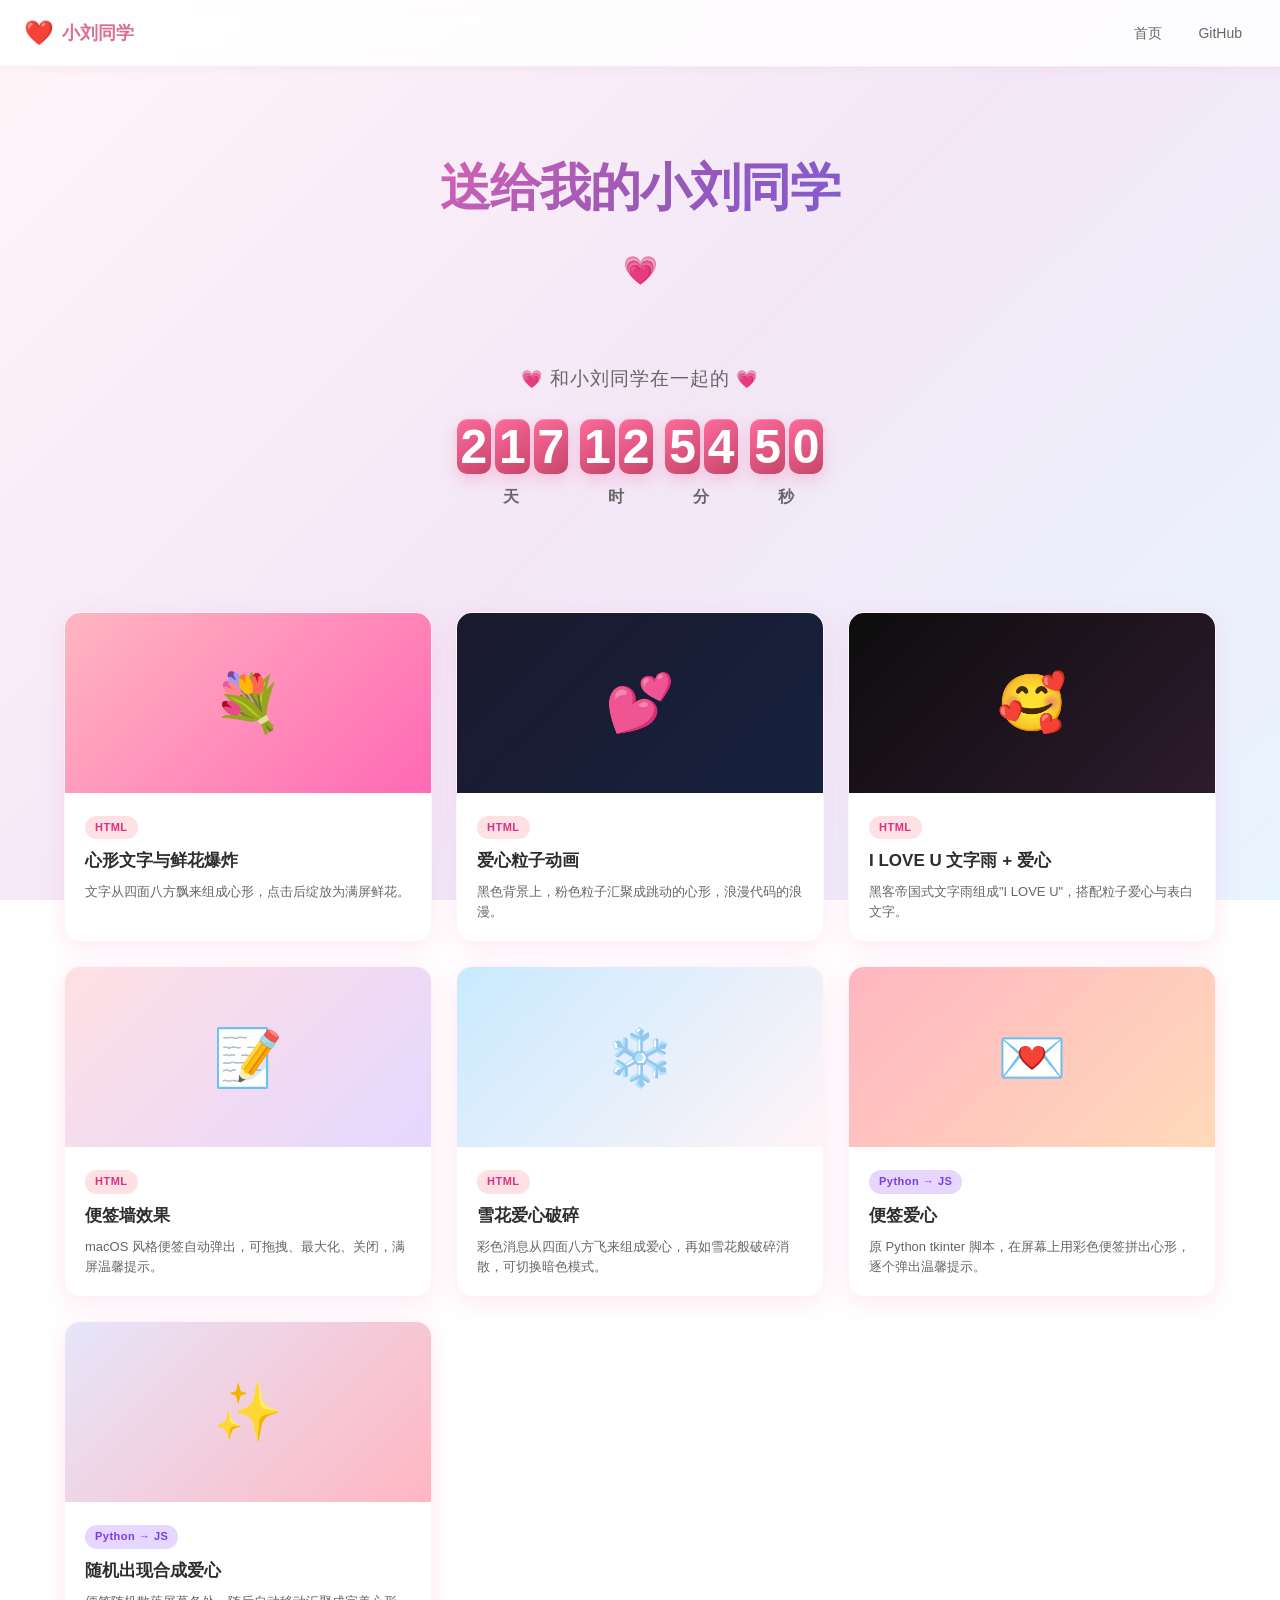
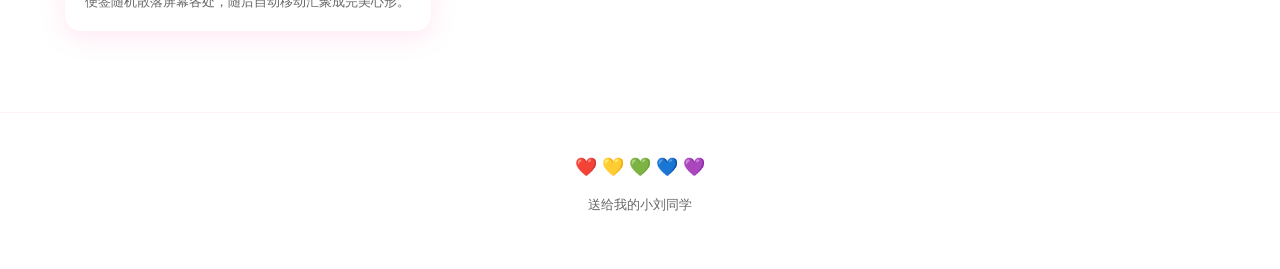
==== index.html @ 48377785 "送给我的小刘同学 - 7个浪漫特效页面（心形粒子、文字雨、便签墙、雪花破碎、便签爱心、随机合成爱心） - 恋爱计时器组件（从2026-05-02 16:02开始实时递增） - 响应式设计，适配GitH" ====
<!DOCTYPE html>
<html lang="zh-CN">
<head>
    <meta charset="UTF-8">
    <meta name="viewport" content="width=device-width, initial-scale=1.0">
    <title>小刘同学 · 爱心合集</title>
    <meta name="description" content="送给我的小刘同学 —— 爱心动画、粒子效果、便签墙等浪漫特效合集">
    <link rel="stylesheet" href="css/style.css">
    <link rel="icon" href="data:image/svg+xml,<svg xmlns='http://www.w3.org/2000/svg' viewBox='0 0 100 100'><text y='.9em' font-size='90'>❤️</text></svg>">
</head>
<body class="site-bg">

    <!-- Navigation -->
    <nav class="site-nav">
        <a href="index.html" class="nav-logo">
            <span class="logo-icon">❤️</span>
            <span>小刘同学</span>
        </a>
        <div class="nav-links">
            <a href="index.html">首页</a>
            <a href="https://github.com" target="_blank" rel="noopener">GitHub</a>
        </div>
    </nav>

    <!-- Hero -->
    <section class="hero">
        <h1>送给我的小刘同学</h1>
        <div class="heart-divider">💗</div>
    </section>

    <!-- Love Timer -->
    <section class="love-timer">
        <div class="timer-label">
            <span class="timer-heart">💗</span>和小刘同学在一起的<span class="timer-heart">💗</span>
        </div>
        <div class="timer-display">
            <div class="timer-unit">
                <div class="timer-digits" data-unit="days"></div>
                <div class="timer-unit-label">天</div>
            </div>
            <div class="timer-unit">
                <div class="timer-digits" data-unit="hours"></div>
                <div class="timer-unit-label">时</div>
            </div>
            <div class="timer-unit">
                <div class="timer-digits" data-unit="minutes"></div>
                <div class="timer-unit-label">分</div>
            </div>
            <div class="timer-unit">
                <div class="timer-digits" data-unit="seconds"></div>
                <div class="timer-unit-label">秒</div>
            </div>
        </div>
    </section>

    <!-- Gallery -->
    <section class="gallery">
        <div class="gallery-grid">

            <!-- Card 1: love1 -->
            <a href="pages/love1.html" class="gallery-card">
                <div class="card-preview" style="background: linear-gradient(135deg, #FFB6C1, #FF69B4);">
                    <span class="preview-emoji">💐</span>
                </div>
                <div class="card-body">
                    <span class="card-tag html">HTML</span>
                    <h3 class="card-title">心形文字与鲜花爆炸</h3>
                    <p class="card-desc">文字从四面八方飘来组成心形，点击后绽放为满屏鲜花。</p>
                    <div class="card-arrow">→</div>
                </div>
            </a>

            <!-- Card 2: love2 -->
            <a href="pages/love2.html" class="gallery-card">
                <div class="card-preview" style="background: linear-gradient(135deg, #1a1a2e, #16213e);">
                    <span class="preview-emoji">💕</span>
                </div>
                <div class="card-body">
                    <span class="card-tag html">HTML</span>
                    <h3 class="card-title">爱心粒子动画</h3>
                    <p class="card-desc">黑色背景上，粉色粒子汇聚成跳动的心形，浪漫代码的浪漫。</p>
                    <div class="card-arrow">→</div>
                </div>
            </a>

            <!-- Card 3: love3 -->
            <a href="pages/love3.html" class="gallery-card">
                <div class="card-preview" style="background: linear-gradient(135deg, #0d0d0d, #2d1b2e);">
                    <span class="preview-emoji">🥰</span>
                </div>
                <div class="card-body">
                    <span class="card-tag html">HTML</span>
                    <h3 class="card-title">I LOVE U 文字雨 + 爱心</h3>
                    <p class="card-desc">黑客帝国式文字雨组成"I LOVE U"，搭配粒子爱心与表白文字。</p>
                    <div class="card-arrow">→</div>
                </div>
            </a>

            <!-- Card 4: love4 -->
            <a href="pages/love4.html" class="gallery-card">
                <div class="card-preview" style="background: linear-gradient(135deg, #ffe0e3, #e5d7ff);">
                    <span class="preview-emoji">📝</span>
                </div>
                <div class="card-body">
                    <span class="card-tag html">HTML</span>
                    <h3 class="card-title">便签墙效果</h3>
                    <p class="card-desc">macOS 风格便签自动弹出，可拖拽、最大化、关闭，满屏温馨提示。</p>
                    <div class="card-arrow">→</div>
                </div>
            </a>

            <!-- Card 5: snow-heart -->
            <a href="pages/snow-heart.html" class="gallery-card">
                <div class="card-preview" style="background: linear-gradient(135deg, #c9eaff, #fff4f7);">
                    <span class="preview-emoji">❄️</span>
                </div>
                <div class="card-body">
                    <span class="card-tag html">HTML</span>
                    <h3 class="card-title">雪花爱心破碎</h3>
                    <p class="card-desc">彩色消息从四面八方飞来组成爱心，再如雪花般破碎消散，可切换暗色模式。</p>
                    <div class="card-arrow">→</div>
                </div>
            </a>

            <!-- Card 6: py-sticky-heart -->
            <a href="pages/py-sticky-heart.html" class="gallery-card">
                <div class="card-preview" style="background: linear-gradient(135deg, #FFB6C1, #FFDAB9);">
                    <span class="preview-emoji">💌</span>
                </div>
                <div class="card-body">
                    <span class="card-tag python">Python → JS</span>
                    <h3 class="card-title">便签爱心</h3>
                    <p class="card-desc">原 Python tkinter 脚本，在屏幕上用彩色便签拼出心形，逐个弹出温馨提示。</p>
                    <div class="card-arrow">→</div>
                </div>
            </a>

            <!-- Card 7: py-random-heart -->
            <a href="pages/py-random-heart.html" class="gallery-card">
                <div class="card-preview" style="background: linear-gradient(135deg, #E6E6FA, #FFB6C1);">
                    <span class="preview-emoji">✨</span>
                </div>
                <div class="card-body">
                    <span class="card-tag python">Python → JS</span>
                    <h3 class="card-title">随机出现合成爱心</h3>
                    <p class="card-desc">便签随机散落屏幕各处，随后自动移动汇聚成完美心形。</p>
                    <div class="card-arrow">→</div>
                </div>
            </a>

        </div>
    </section>

    <!-- Footer -->
    <footer class="site-footer">
        <div class="footer-hearts">❤️ 💛 💚 💙 💜</div>
        <p>送给我的小刘同学</p>
    </footer>

    <script>
    (function() {
        // 起始时间：2026年5月2日 16:02:00（本地时区）
        var startDate = new Date(2026, 4, 2, 16, 2, 0);

        var unitConfigs = [
            { unit: 'days',    digits: 3 },
            { unit: 'hours',   digits: 2 },
            { unit: 'minutes', digits: 2 },
            { unit: 'seconds', digits: 2 }
        ];

        var digitGroups = {};

        function createDigitRoller() {
            var container = document.createElement('span');
            container.className = 'digit-roller';
            var strip = document.createElement('span');
            strip.className = 'digit-strip';
            strip.style.transition = 'none';
            for (var i = 0; i <= 9; i++) {
                var s = document.createElement('span');
                s.textContent = i;
                strip.appendChild(s);
            }
            container.appendChild(strip);
            return { container: container, strip: strip };
        }

        function setDigits(unit, value, numDigits) {
            var str = String(Math.max(0, value)).padStart(numDigits, '0');
            var rollers = digitGroups[unit];
            for (var i = 0; i < rollers.length; i++) {
                var digit = parseInt(str[i] || '0', 10);
                rollers[i].strip.style.transform = 'translateY(-' + (digit * 1.15) + 'em)';
            }
        }

        function updateTimer() {
            var now = new Date();
            var diff = now - startDate;
            if (diff < 0) diff = 0;
            var totalSeconds = Math.floor(diff / 1000);
            var days = Math.floor(totalSeconds / 86400);
            var hours = Math.floor((totalSeconds % 86400) / 3600);
            var minutes = Math.floor((totalSeconds % 3600) / 60);
            var seconds = totalSeconds % 60;
            setDigits('days', days, 3);
            setDigits('hours', hours, 2);
            setDigits('minutes', minutes, 2);
            setDigits('seconds', seconds, 2);
        }

        // 初始化数字滚轮
        unitConfigs.forEach(function(config) {
            var el = document.querySelector('[data-unit="' + config.unit + '"]');
            var rollers = [];
            for (var i = 0; i < config.digits; i++) {
                var roller = createDigitRoller();
                el.appendChild(roller.container);
                rollers.push(roller);
            }
            digitGroups[config.unit] = rollers;
        });

        // 首次设置（无动画）
        updateTimer();

        // 下一帧启用过渡动画
        requestAnimationFrame(function() {
            requestAnimationFrame(function() {
                Object.keys(digitGroups).forEach(function(unit) {
                    digitGroups[unit].forEach(function(r) {
                        r.strip.style.transition = '';
                    });
                });
            });
        });

        // 对齐到秒边界后开始定时更新
        var delay = 1000 - (Date.now() % 1000);
        setTimeout(function() {
            updateTimer();
            setInterval(updateTimer, 1000);
        }, delay);
    })();
    </script>

</body>
</html>
---- css/style.css ----
/* ===========================
   Romance Site - Shared Styles
   =========================== */

/* ---- Reset & Base ---- */
*,
*::before,
*::after {
    box-sizing: border-box;
}

:root {
    --color-primary: #FF69B4;
    --color-primary-light: #FFB6C1;
    --color-primary-dark: #DB7093;
    --color-accent: #9B59B6;
    --color-bg: #fff5f8;
    --color-bg-alt: #fdeef3;
    --color-text: #2d2d2d;
    --color-text-light: #666;
    --color-white: #fff;
    --color-card-bg: #fff;
    --shadow-sm: 0 2px 8px rgba(255, 105, 180, 0.1);
    --shadow-md: 0 6px 24px rgba(255, 105, 180, 0.15);
    --shadow-lg: 0 12px 40px rgba(255, 105, 180, 0.2);
    --radius-sm: 8px;
    --radius-md: 16px;
    --radius-lg: 24px;
    --transition: 0.3s cubic-bezier(0.25, 0.46, 0.45, 0.94);
}

html {
    scroll-behavior: smooth;
}

body {
    margin: 0;
    padding: 0;
    font-family: "Microsoft YaHei", -apple-system, BlinkMacSystemFont, "Segoe UI", Roboto, sans-serif;
    color: var(--color-text);
    line-height: 1.6;
    min-height: 100vh;
}

body.site-bg {
    background: linear-gradient(135deg, #fff5f8 0%, #f3e7f7 50%, #e8f4ff 100%);
    background-attachment: fixed;
}

/* ---- Navigation Bar ---- */
.site-nav {
    position: sticky;
    top: 0;
    z-index: 1000;
    display: flex;
    align-items: center;
    justify-content: space-between;
    padding: 14px 24px;
    background: rgba(255, 255, 255, 0.85);
    backdrop-filter: blur(12px);
    -webkit-backdrop-filter: blur(12px);
    border-bottom: 1px solid rgba(255, 105, 180, 0.12);
    box-shadow: var(--shadow-sm);
}

.site-nav .nav-logo {
    display: flex;
    align-items: center;
    gap: 8px;
    font-size: 18px;
    font-weight: 700;
    color: var(--color-primary-dark);
    text-decoration: none;
    transition: var(--transition);
}

.site-nav .nav-logo:hover {
    transform: scale(1.03);
}

.site-nav .nav-logo .logo-icon {
    font-size: 24px;
}

.site-nav .nav-links {
    display: flex;
    gap: 8px;
    align-items: center;
}

.site-nav .nav-links a {
    padding: 6px 14px;
    border-radius: 20px;
    font-size: 14px;
    color: var(--color-text-light);
    text-decoration: none;
    transition: var(--transition);
}

.site-nav .nav-links a:hover {
    background: var(--color-primary-light);
    color: var(--color-white);
}

/* ---- Back Button (on effect pages) ---- */
.back-bar {
    position: fixed;
    top: 16px;
    left: 16px;
    z-index: 9999;
    display: flex;
    align-items: center;
    gap: 8px;
    padding: 8px 18px;
    background: rgba(255, 255, 255, 0.9);
    backdrop-filter: blur(8px);
    -webkit-backdrop-filter: blur(8px);
    border-radius: 30px;
    box-shadow: var(--shadow-md);
    text-decoration: none;
    color: var(--color-primary-dark);
    font-size: 14px;
    font-weight: 600;
    transition: var(--transition);
}

.back-bar:hover {
    background: var(--color-white);
    transform: translateX(-3px);
    box-shadow: var(--shadow-lg);
}

.back-bar .arrow {
    font-size: 18px;
    line-height: 1;
}

/* ---- Home: Hero Section ---- */
.hero {
    text-align: center;
    padding: 80px 24px 40px;
    max-width: 800px;
    margin: 0 auto;
}

.hero h1 {
    font-size: clamp(2rem, 5vw, 3.2rem);
    font-weight: 800;
    margin: 0 0 16px;
    background: linear-gradient(135deg, #FF69B4, #9B59B6, #6C5CE7);
    -webkit-background-clip: text;
    -webkit-text-fill-color: transparent;
    background-clip: text;
    letter-spacing: -0.02em;
}

.hero p {
    font-size: clamp(1rem, 2vw, 1.15rem);
    color: var(--color-text-light);
    margin: 0 auto 8px;
    max-width: 560px;
}

.hero .heart-divider {
    font-size: 28px;
    margin: 20px 0;
    animation: heartbeat 1.5s ease-in-out infinite;
}

@keyframes heartbeat {
    0%, 100% { transform: scale(1); }
    25% { transform: scale(0.8); }
    50% { transform: scale(1.15); }
    75% { transform: scale(0.9); }
}

/* ---- Home: Gallery Grid ---- */
.gallery {
    max-width: 1200px;
    margin: 0 auto;
    padding: 20px 24px 80px;
}

.gallery-grid {
    display: grid;
    grid-template-columns: repeat(auto-fill, minmax(280px, 1fr));
    gap: 24px;
    margin-top: 32px;
}

.gallery-card {
    position: relative;
    display: block;
    background: var(--color-card-bg);
    border-radius: var(--radius-md);
    overflow: hidden;
    text-decoration: none;
    color: inherit;
    box-shadow: var(--shadow-md);
    transition: var(--transition);
    border: 1px solid rgba(255, 105, 180, 0.08);
}

.gallery-card:hover {
    transform: translateY(-6px);
    box-shadow: var(--shadow-lg);
}

.gallery-card .card-preview {
    height: 180px;
    display: flex;
    align-items: center;
    justify-content: center;
    font-size: 56px;
    position: relative;
    overflow: hidden;
}

.gallery-card .card-preview::before {
    content: '';
    position: absolute;
    inset: 0;
    opacity: 0.15;
    transition: opacity 0.3s;
}

.gallery-card:hover .card-preview::before {
    opacity: 0.25;
}

.gallery-card .card-preview .preview-emoji {
    position: relative;
    z-index: 1;
    transition: transform 0.4s;
}

.gallery-card:hover .card-preview .preview-emoji {
    transform: scale(1.15);
}

.gallery-card .card-body {
    padding: 20px;
}

.gallery-card .card-tag {
    display: inline-block;
    padding: 3px 10px;
    border-radius: 12px;
    font-size: 11px;
    font-weight: 600;
    margin-bottom: 8px;
    letter-spacing: 0.5px;
}

.gallery-card .card-tag.html {
    background: #ffe0e3;
    color: #d63384;
}

.gallery-card .card-tag.python {
    background: #e5d7ff;
    color: #7c3aed;
}

.gallery-card .card-title {
    font-size: 17px;
    font-weight: 700;
    margin: 0 0 8px;
    color: var(--color-text);
}

.gallery-card .card-desc {
    font-size: 13px;
    color: var(--color-text-light);
    margin: 0;
    line-height: 1.5;
}

.gallery-card .card-arrow {
    position: absolute;
    bottom: 20px;
    right: 20px;
    width: 32px;
    height: 32px;
    border-radius: 50%;
    background: var(--color-primary-light);
    color: var(--color-white);
    display: flex;
    align-items: center;
    justify-content: center;
    font-size: 16px;
    opacity: 0;
    transform: translateX(-8px);
    transition: var(--transition);
}

.gallery-card:hover .card-arrow {
    opacity: 1;
    transform: translateX(0);
    background: var(--color-primary);
}

/* ---- Home: Footer ---- */
.site-footer {
    text-align: center;
    padding: 40px 24px;
    color: var(--color-text-light);
    font-size: 13px;
    border-top: 1px solid rgba(255, 105, 180, 0.08);
    background: rgba(255, 255, 255, 0.5);
}

.site-footer .footer-hearts {
    font-size: 18px;
    margin-bottom: 8px;
}

.site-footer a {
    color: var(--color-primary-dark);
    text-decoration: none;
}

.site-footer a:hover {
    text-decoration: underline;
}

/* ---- Love Timer ---- */
.love-timer {
    text-align: center;
    padding: 10px 24px 50px;
    max-width: 800px;
    margin: 0 auto;
    animation: fadeInUp 0.8s ease-out;
}

@keyframes fadeInUp {
    from { opacity: 0; transform: translateY(20px); }
    to   { opacity: 1; transform: translateY(0); }
}

.timer-label {
    font-size: clamp(0.95rem, 2.5vw, 1.2rem);
    color: var(--color-text-light);
    margin-bottom: 24px;
    font-weight: 500;
    letter-spacing: 1px;
}

.timer-heart {
    display: inline-block;
    animation: heartbeat 1.5s ease-in-out infinite;
    font-size: 0.9em;
    margin: 0 6px;
}

.timer-display {
    display: flex;
    justify-content: center;
    align-items: flex-start;
    gap: 12px;
    flex-wrap: wrap;
}

.timer-unit {
    display: flex;
    flex-direction: column;
    align-items: center;
    gap: 10px;
}

.timer-digits {
    display: flex;
    gap: 4px;
}

.digit-roller {
    display: inline-block;
    height: 1.15em;
    width: 0.72em;
    overflow: hidden;
    position: relative;
    background: linear-gradient(145deg, #FF6B9D, #C44569);
    border-radius: 10px;
    color: #fff;
    font-weight: 800;
    font-size: clamp(1.8rem, 6vw, 3rem);
    line-height: 1.15;
    text-align: center;
    box-shadow: 0 6px 16px rgba(255, 107, 157, 0.3), inset 0 1px 0 rgba(255, 255, 255, 0.25);
}

.digit-strip {
    position: absolute;
    top: 0;
    left: 0;
    right: 0;
    transition: transform 0.6s cubic-bezier(0.4, 0, 0.2, 1);
}

.digit-strip span {
    display: block;
    height: 1.15em;
    line-height: 1.15;
}

.timer-unit-label {
    font-size: clamp(0.8rem, 2vw, 1rem);
    color: var(--color-text-light);
    font-weight: 600;
    letter-spacing: 2px;
}

@media (max-width: 480px) {
    .timer-display { gap: 6px; }
    .timer-digits { gap: 3px; }
    .digit-roller { font-size: 1.5rem; border-radius: 8px; }
    .timer-unit-label { font-size: 0.75rem; letter-spacing: 1px; }
}

/* ---- Effect Page Wrapper ---- */
.effect-page {
    width: 100vw;
    height: 100vh;
    overflow: hidden;
    position: relative;
}

/* ---- Code Viewer (for Python source) ---- */
.code-section {
    max-width: 900px;
    margin: 40px auto;
    padding: 0 24px;
}

.code-section h3 {
    font-size: 20px;
    font-weight: 700;
    color: var(--color-primary-dark);
    margin-bottom: 16px;
}

.code-viewer {
    background: #1e1e2e;
    border-radius: var(--radius-md);
    padding: 24px;
    overflow-x: auto;
    font-family: "Cascadia Code", "Fira Code", "Consolas", monospace;
    font-size: 13px;
    line-height: 1.6;
    color: #cdd6f4;
    max-height: 500px;
    overflow-y: auto;
    box-shadow: var(--shadow-md);
}

.code-viewer pre {
    margin: 0;
    white-space: pre-wrap;
    word-wrap: break-word;
}

/* ---- Info Banner on effect pages ---- */
.info-banner {
    position: fixed;
    bottom: 16px;
    left: 50%;
    transform: translateX(-50%);
    z-index: 9999;
    padding: 10px 24px;
    background: rgba(255, 255, 255, 0.9);
    backdrop-filter: blur(8px);
    -webkit-backdrop-filter: blur(8px);
    border-radius: 30px;
    box-shadow: var(--shadow-md);
    font-size: 13px;
    color: var(--color-text-light);
    text-align: center;
    max-width: 90vw;
}

.info-banner strong {
    color: var(--color-primary-dark);
}

/* ---- Responsive ---- */
@media (max-width: 768px) {
    .site-nav {
        padding: 12px 16px;
    }

    .site-nav .nav-logo {
        font-size: 16px;
    }

    .site-nav .nav-links {
        display: none;
    }

    .hero {
        padding: 50px 16px 30px;
    }

    .gallery {
        padding: 12px 16px 60px;
    }

    .gallery-grid {
        grid-template-columns: 1fr;
        gap: 16px;
    }

    .gallery-card .card-preview {
        height: 140px;
        font-size: 44px;
    }

    .back-bar {
        top: 10px;
        left: 10px;
        padding: 6px 14px;
        font-size: 13px;
    }

    .info-banner {
        font-size: 12px;
        padding: 8px 16px;
    }

    .code-section {
        padding: 0 12px;
        margin: 20px auto;
    }

    .code-viewer {
        font-size: 12px;
        padding: 16px;
    }
}

@media (max-width: 480px) {
    .gallery-grid {
        grid-template-columns: 1fr;
    }

    .gallery-card .card-body {
        padding: 16px;
    }
}
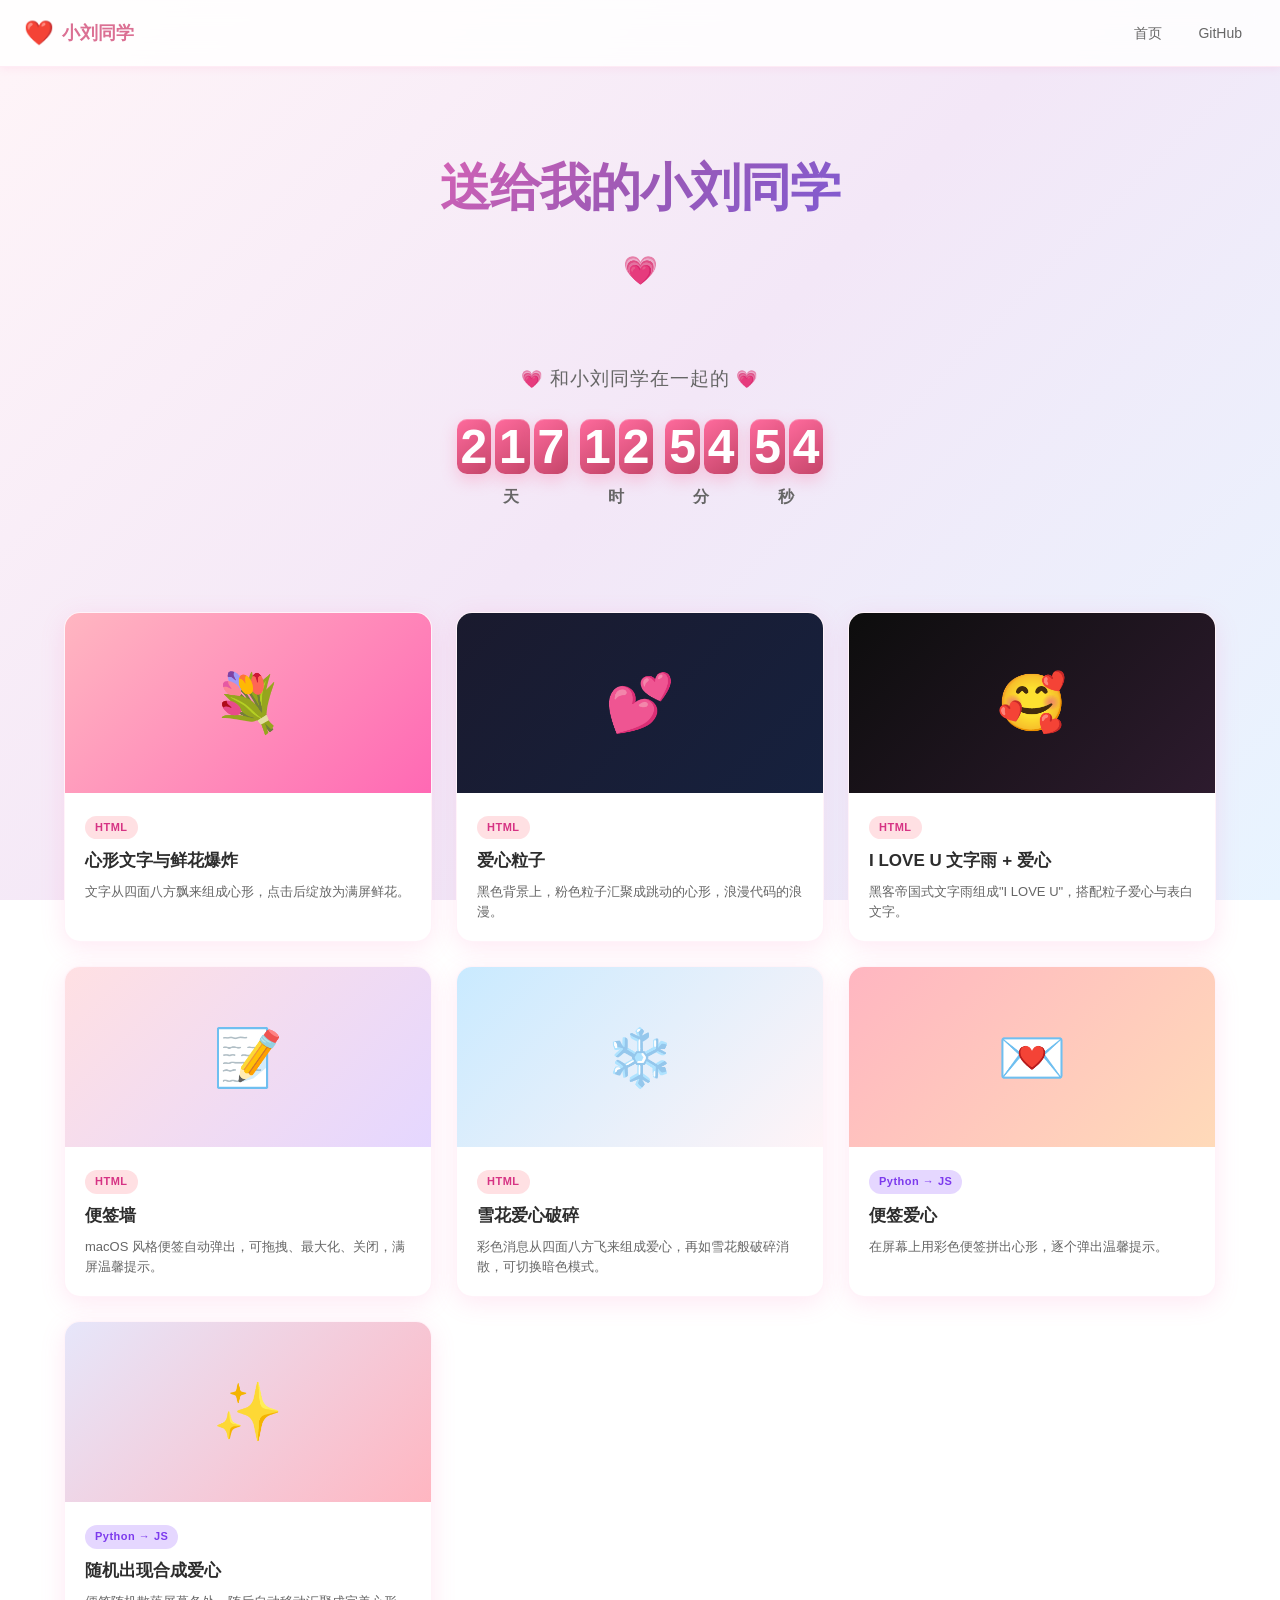
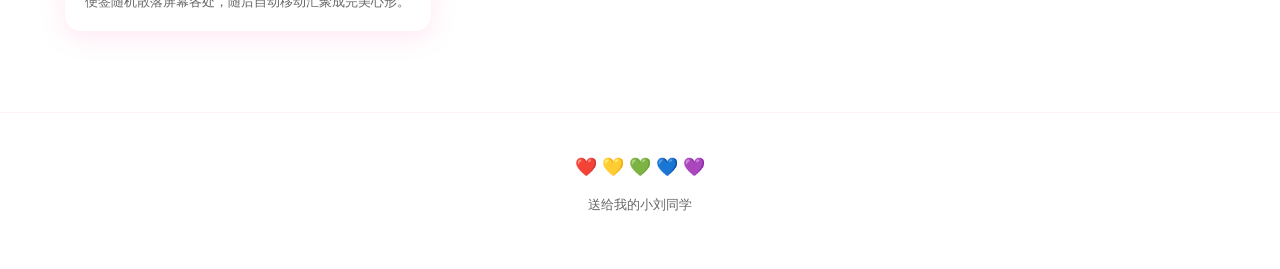
==== commit b0821087: "Update index.html" ====
--- a/index.html
+++ b/index.html
@@ -77,7 +77,7 @@
                 </div>
                 <div class="card-body">
                     <span class="card-tag html">HTML</span>
-                    <h3 class="card-title">爱心粒子动画</h3>
+                    <h3 class="card-title">爱心粒子</h3>
                     <p class="card-desc">黑色背景上，粉色粒子汇聚成跳动的心形，浪漫代码的浪漫。</p>
                     <div class="card-arrow">→</div>
                 </div>
@@ -103,7 +103,7 @@
                 </div>
                 <div class="card-body">
                     <span class="card-tag html">HTML</span>
-                    <h3 class="card-title">便签墙效果</h3>
+                    <h3 class="card-title">便签墙</h3>
                     <p class="card-desc">macOS 风格便签自动弹出，可拖拽、最大化、关闭，满屏温馨提示。</p>
                     <div class="card-arrow">→</div>
                 </div>
@@ -130,7 +130,7 @@
                 <div class="card-body">
                     <span class="card-tag python">Python → JS</span>
                     <h3 class="card-title">便签爱心</h3>
-                    <p class="card-desc">原 Python tkinter 脚本，在屏幕上用彩色便签拼出心形，逐个弹出温馨提示。</p>
+                    <p class="card-desc">在屏幕上用彩色便签拼出心形，逐个弹出温馨提示。</p>
                     <div class="card-arrow">→</div>
                 </div>
             </a>
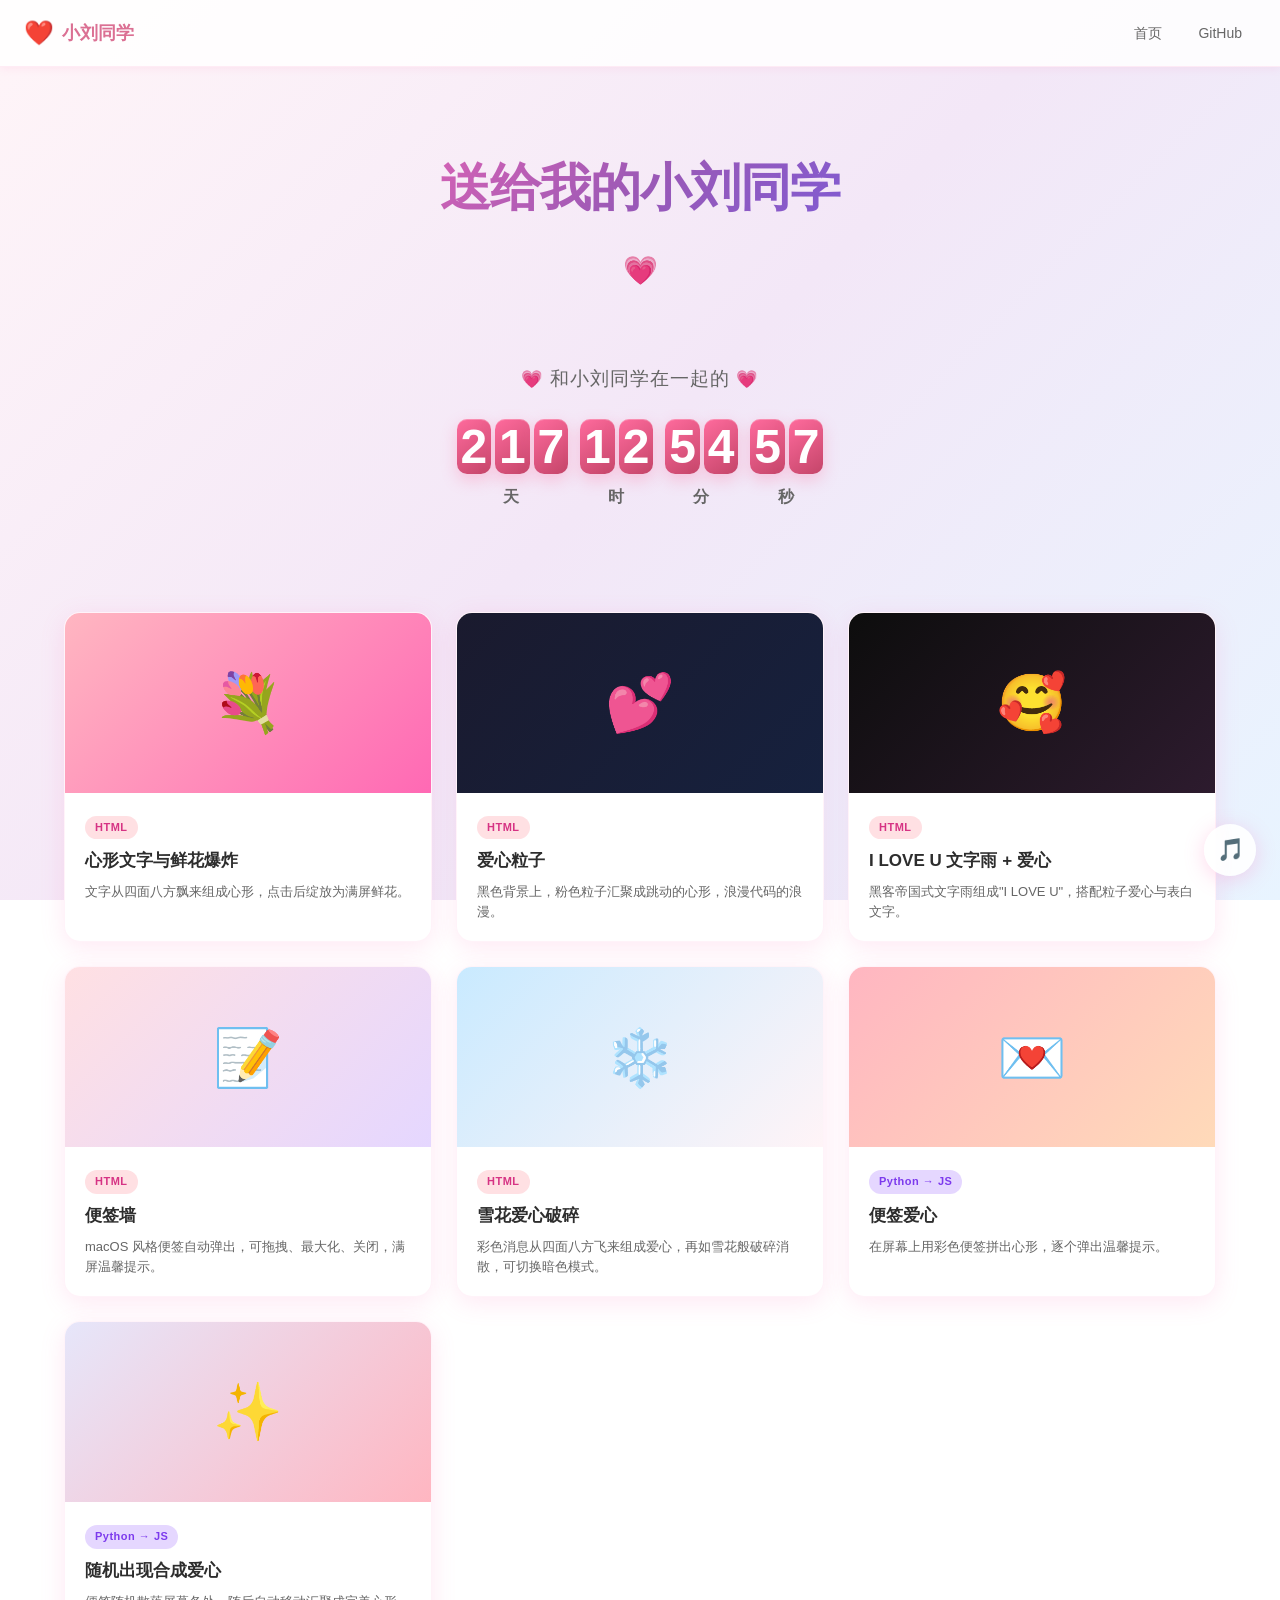
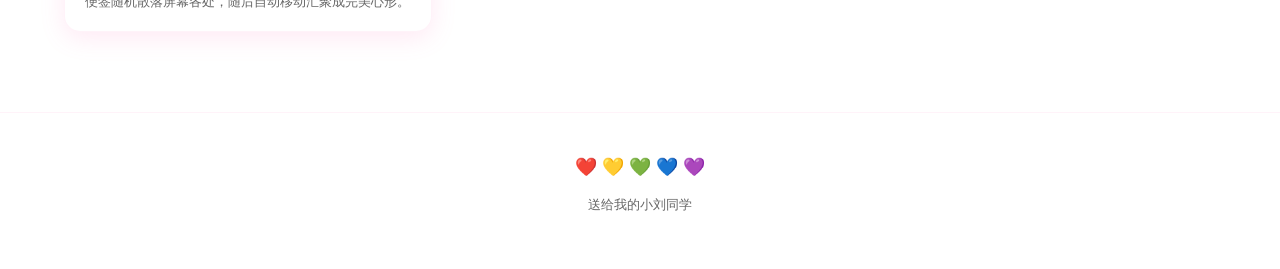
==== commit eeb8a64f: "feat: 首页背景音乐 + 页面切换动画 1. 背景音乐浮动按钮    - Web Audio API 生成 C-G-Am-F 和弦循环    - 默认关闭，点击切换，localStorage 记忆" ====
--- a/index.html
+++ b/index.html
@@ -156,6 +156,11 @@
         <div class="footer-hearts">❤️ 💛 💚 💙 💜</div>
         <p>送给我的小刘同学</p>
     </footer>
+
+    <!-- Music Toggle Button -->
+    <button id="music-toggle" class="music-toggle" aria-label="播放背景音乐" title="点击开关背景音乐">
+        <span class="music-icon">🎵</span>
+    </button>
 
     <script>
     (function() {
@@ -243,7 +248,11 @@
             setInterval(updateTimer, 1000);
         }, delay);
     })();
+
+    // Page Transitions + Ambient Music
     </script>
+    <script src="js/transitions.js"></script>
+    <script src="js/ambient-music.js"></script>
 
 </body>
 </html>
--- a/css/style.css
+++ b/css/style.css
@@ -546,3 +546,122 @@
         padding: 16px;
     }
 }
+
+/* ===========================
+   Music Toggle Button
+   =========================== */
+.music-toggle {
+    position: fixed;
+    bottom: 24px;
+    right: 24px;
+    z-index: 9998;
+    width: 52px;
+    height: 52px;
+    border-radius: 50%;
+    border: none;
+    cursor: pointer;
+    background: rgba(255, 255, 255, 0.9);
+    backdrop-filter: blur(8px);
+    -webkit-backdrop-filter: blur(8px);
+    box-shadow: 0 4px 20px rgba(255, 105, 180, 0.25);
+    font-size: 22px;
+    display: flex;
+    align-items: center;
+    justify-content: center;
+    transition: all 0.3s cubic-bezier(0.25, 0.46, 0.45, 0.94);
+    color: var(--color-primary-dark);
+}
+
+.music-toggle:hover {
+    transform: scale(1.1);
+    box-shadow: 0 6px 28px rgba(255, 105, 180, 0.35);
+    background: #fff;
+}
+
+.music-toggle.playing {
+    background: linear-gradient(135deg, #FF6B9D, #C44569);
+    color: #fff;
+    box-shadow: 0 4px 20px rgba(196, 69, 105, 0.4);
+}
+
+.music-toggle.playing::before {
+    content: '';
+    position: absolute;
+    inset: -4px;
+    border-radius: 50%;
+    border: 2px solid rgba(255, 107, 157, 0.3);
+    animation: music-pulse 2s ease-in-out infinite;
+}
+
+@keyframes music-pulse {
+    0%, 100% { transform: scale(1); opacity: 0.6; }
+    50% { transform: scale(1.15); opacity: 0; }
+}
+
+/* Music note bounce when playing */
+.music-toggle.playing .music-icon {
+    animation: note-bounce 0.6s ease-in-out infinite alternate;
+}
+
+@keyframes note-bounce {
+    from { transform: translateY(0); }
+    to { transform: translateY(-3px); }
+}
+
+@media (max-width: 480px) {
+    .music-toggle {
+        width: 46px;
+        height: 46px;
+        font-size: 19px;
+        bottom: 16px;
+        right: 16px;
+    }
+}
+
+/* ===========================
+   Page Transitions
+   =========================== */
+
+/* Native View Transitions (Chrome 126+) */
+@view-transition {
+    navigation: auto;
+}
+
+::view-transition-old(root) {
+    animation: vt-fade-out 0.32s ease-out forwards;
+}
+
+::view-transition-new(root) {
+    animation: vt-fade-in 0.32s ease-out forwards;
+}
+
+@keyframes vt-fade-out {
+    from { opacity: 1; }
+    to   { opacity: 0; }
+}
+
+@keyframes vt-fade-in {
+    from { opacity: 0; }
+    to   { opacity: 1; }
+}
+
+/* Fallback: JS-driven fade for browsers without View Transitions */
+.page-entering {
+    animation: vt-fade-in 0.4s ease-out forwards;
+}
+
+.page-leaving {
+    animation: vt-fade-out 0.32s ease-out forwards;
+}
+
+/* Reduce motion preference */
+@media (prefers-reduced-motion: reduce) {
+    .page-entering,
+    .page-leaving {
+        animation: none;
+    }
+    ::view-transition-old(root),
+    ::view-transition-new(root) {
+        animation: none;
+    }
+}
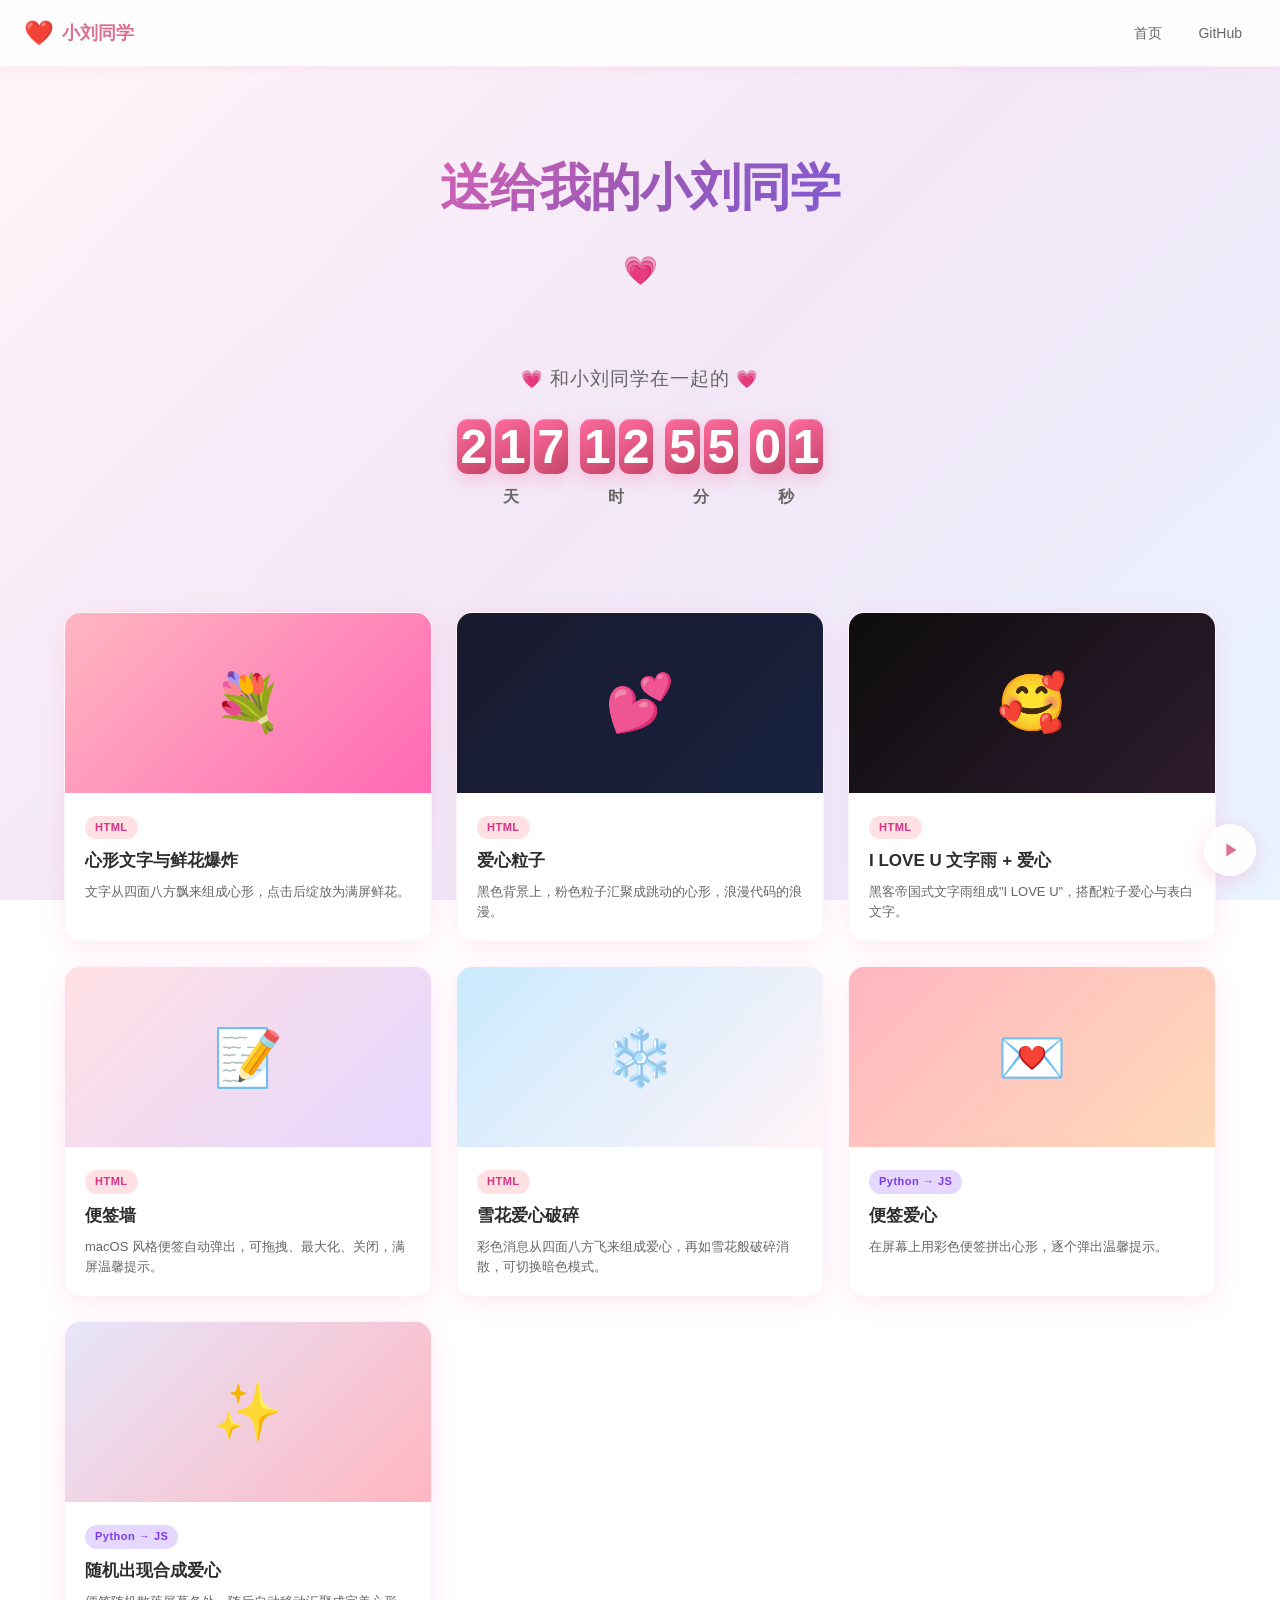
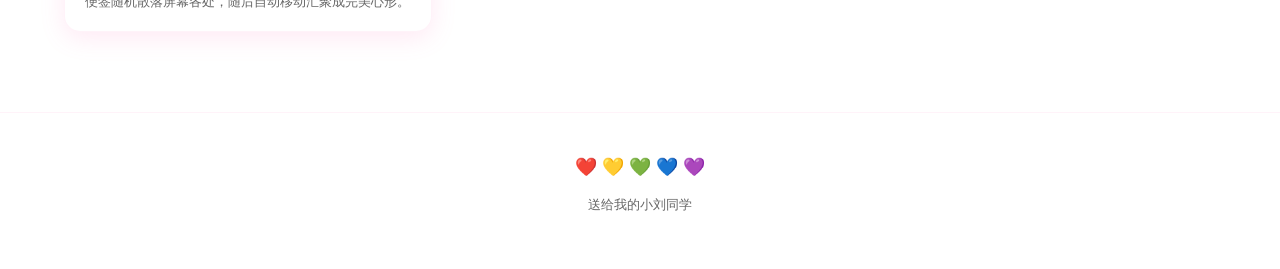
==== commit 230ec0f8: "feat: 全局真实MP3背景音乐播放器 - 新增 background-music.js：自动注入audio元素+浮动按钮到所有页面 - 使用GitHub Releases托管的MP3文件(musi" ====
--- a/index.html
+++ b/index.html
@@ -1,258 +1,252 @@
-<!DOCTYPE html>
-<html lang="zh-CN">
-<head>
-    <meta charset="UTF-8">
-    <meta name="viewport" content="width=device-width, initial-scale=1.0">
-    <title>小刘同学 · 爱心合集</title>
-    <meta name="description" content="送给我的小刘同学 —— 爱心动画、粒子效果、便签墙等浪漫特效合集">
-    <link rel="stylesheet" href="css/style.css">
-    <link rel="icon" href="data:image/svg+xml,<svg xmlns='http://www.w3.org/2000/svg' viewBox='0 0 100 100'><text y='.9em' font-size='90'>❤️</text></svg>">
-</head>
-<body class="site-bg">
-
-    <!-- Navigation -->
-    <nav class="site-nav">
-        <a href="index.html" class="nav-logo">
-            <span class="logo-icon">❤️</span>
-            <span>小刘同学</span>
-        </a>
-        <div class="nav-links">
-            <a href="index.html">首页</a>
-            <a href="https://github.com" target="_blank" rel="noopener">GitHub</a>
-        </div>
-    </nav>
-
-    <!-- Hero -->
-    <section class="hero">
-        <h1>送给我的小刘同学</h1>
-        <div class="heart-divider">💗</div>
-    </section>
-
-    <!-- Love Timer -->
-    <section class="love-timer">
-        <div class="timer-label">
-            <span class="timer-heart">💗</span>和小刘同学在一起的<span class="timer-heart">💗</span>
-        </div>
-        <div class="timer-display">
-            <div class="timer-unit">
-                <div class="timer-digits" data-unit="days"></div>
-                <div class="timer-unit-label">天</div>
-            </div>
-            <div class="timer-unit">
-                <div class="timer-digits" data-unit="hours"></div>
-                <div class="timer-unit-label">时</div>
-            </div>
-            <div class="timer-unit">
-                <div class="timer-digits" data-unit="minutes"></div>
-                <div class="timer-unit-label">分</div>
-            </div>
-            <div class="timer-unit">
-                <div class="timer-digits" data-unit="seconds"></div>
-                <div class="timer-unit-label">秒</div>
-            </div>
-        </div>
-    </section>
-
-    <!-- Gallery -->
-    <section class="gallery">
-        <div class="gallery-grid">
-
-            <!-- Card 1: love1 -->
-            <a href="pages/love1.html" class="gallery-card">
-                <div class="card-preview" style="background: linear-gradient(135deg, #FFB6C1, #FF69B4);">
-                    <span class="preview-emoji">💐</span>
-                </div>
-                <div class="card-body">
-                    <span class="card-tag html">HTML</span>
-                    <h3 class="card-title">心形文字与鲜花爆炸</h3>
-                    <p class="card-desc">文字从四面八方飘来组成心形，点击后绽放为满屏鲜花。</p>
-                    <div class="card-arrow">→</div>
-                </div>
-            </a>
-
-            <!-- Card 2: love2 -->
-            <a href="pages/love2.html" class="gallery-card">
-                <div class="card-preview" style="background: linear-gradient(135deg, #1a1a2e, #16213e);">
-                    <span class="preview-emoji">💕</span>
-                </div>
-                <div class="card-body">
-                    <span class="card-tag html">HTML</span>
-                    <h3 class="card-title">爱心粒子</h3>
-                    <p class="card-desc">黑色背景上，粉色粒子汇聚成跳动的心形，浪漫代码的浪漫。</p>
-                    <div class="card-arrow">→</div>
-                </div>
-            </a>
-
-            <!-- Card 3: love3 -->
-            <a href="pages/love3.html" class="gallery-card">
-                <div class="card-preview" style="background: linear-gradient(135deg, #0d0d0d, #2d1b2e);">
-                    <span class="preview-emoji">🥰</span>
-                </div>
-                <div class="card-body">
-                    <span class="card-tag html">HTML</span>
-                    <h3 class="card-title">I LOVE U 文字雨 + 爱心</h3>
-                    <p class="card-desc">黑客帝国式文字雨组成"I LOVE U"，搭配粒子爱心与表白文字。</p>
-                    <div class="card-arrow">→</div>
-                </div>
-            </a>
-
-            <!-- Card 4: love4 -->
-            <a href="pages/love4.html" class="gallery-card">
-                <div class="card-preview" style="background: linear-gradient(135deg, #ffe0e3, #e5d7ff);">
-                    <span class="preview-emoji">📝</span>
-                </div>
-                <div class="card-body">
-                    <span class="card-tag html">HTML</span>
-                    <h3 class="card-title">便签墙</h3>
-                    <p class="card-desc">macOS 风格便签自动弹出，可拖拽、最大化、关闭，满屏温馨提示。</p>
-                    <div class="card-arrow">→</div>
-                </div>
-            </a>
-
-            <!-- Card 5: snow-heart -->
-            <a href="pages/snow-heart.html" class="gallery-card">
-                <div class="card-preview" style="background: linear-gradient(135deg, #c9eaff, #fff4f7);">
-                    <span class="preview-emoji">❄️</span>
-                </div>
-                <div class="card-body">
-                    <span class="card-tag html">HTML</span>
-                    <h3 class="card-title">雪花爱心破碎</h3>
-                    <p class="card-desc">彩色消息从四面八方飞来组成爱心，再如雪花般破碎消散，可切换暗色模式。</p>
-                    <div class="card-arrow">→</div>
-                </div>
-            </a>
-
-            <!-- Card 6: py-sticky-heart -->
-            <a href="pages/py-sticky-heart.html" class="gallery-card">
-                <div class="card-preview" style="background: linear-gradient(135deg, #FFB6C1, #FFDAB9);">
-                    <span class="preview-emoji">💌</span>
-                </div>
-                <div class="card-body">
-                    <span class="card-tag python">Python → JS</span>
-                    <h3 class="card-title">便签爱心</h3>
-                    <p class="card-desc">在屏幕上用彩色便签拼出心形，逐个弹出温馨提示。</p>
-                    <div class="card-arrow">→</div>
-                </div>
-            </a>
-
-            <!-- Card 7: py-random-heart -->
-            <a href="pages/py-random-heart.html" class="gallery-card">
-                <div class="card-preview" style="background: linear-gradient(135deg, #E6E6FA, #FFB6C1);">
-                    <span class="preview-emoji">✨</span>
-                </div>
-                <div class="card-body">
-                    <span class="card-tag python">Python → JS</span>
-                    <h3 class="card-title">随机出现合成爱心</h3>
-                    <p class="card-desc">便签随机散落屏幕各处，随后自动移动汇聚成完美心形。</p>
-                    <div class="card-arrow">→</div>
-                </div>
-            </a>
-
-        </div>
-    </section>
-
-    <!-- Footer -->
-    <footer class="site-footer">
-        <div class="footer-hearts">❤️ 💛 💚 💙 💜</div>
-        <p>送给我的小刘同学</p>
-    </footer>
-
-    <!-- Music Toggle Button -->
-    <button id="music-toggle" class="music-toggle" aria-label="播放背景音乐" title="点击开关背景音乐">
-        <span class="music-icon">🎵</span>
-    </button>
-
-    <script>
-    (function() {
-        // 起始时间：2026年5月2日 16:02:00（本地时区）
-        var startDate = new Date(2026, 4, 2, 16, 2, 0);
-
-        var unitConfigs = [
-            { unit: 'days',    digits: 3 },
-            { unit: 'hours',   digits: 2 },
-            { unit: 'minutes', digits: 2 },
-            { unit: 'seconds', digits: 2 }
-        ];
-
-        var digitGroups = {};
-
-        function createDigitRoller() {
-            var container = document.createElement('span');
-            container.className = 'digit-roller';
-            var strip = document.createElement('span');
-            strip.className = 'digit-strip';
-            strip.style.transition = 'none';
-            for (var i = 0; i <= 9; i++) {
-                var s = document.createElement('span');
-                s.textContent = i;
-                strip.appendChild(s);
-            }
-            container.appendChild(strip);
-            return { container: container, strip: strip };
-        }
-
-        function setDigits(unit, value, numDigits) {
-            var str = String(Math.max(0, value)).padStart(numDigits, '0');
-            var rollers = digitGroups[unit];
-            for (var i = 0; i < rollers.length; i++) {
-                var digit = parseInt(str[i] || '0', 10);
-                rollers[i].strip.style.transform = 'translateY(-' + (digit * 1.15) + 'em)';
-            }
-        }
-
-        function updateTimer() {
-            var now = new Date();
-            var diff = now - startDate;
-            if (diff < 0) diff = 0;
-            var totalSeconds = Math.floor(diff / 1000);
-            var days = Math.floor(totalSeconds / 86400);
-            var hours = Math.floor((totalSeconds % 86400) / 3600);
-            var minutes = Math.floor((totalSeconds % 3600) / 60);
-            var seconds = totalSeconds % 60;
-            setDigits('days', days, 3);
-            setDigits('hours', hours, 2);
-            setDigits('minutes', minutes, 2);
-            setDigits('seconds', seconds, 2);
-        }
-
-        // 初始化数字滚轮
-        unitConfigs.forEach(function(config) {
-            var el = document.querySelector('[data-unit="' + config.unit + '"]');
-            var rollers = [];
-            for (var i = 0; i < config.digits; i++) {
-                var roller = createDigitRoller();
-                el.appendChild(roller.container);
-                rollers.push(roller);
-            }
-            digitGroups[config.unit] = rollers;
-        });
-
-        // 首次设置（无动画）
-        updateTimer();
-
-        // 下一帧启用过渡动画
-        requestAnimationFrame(function() {
-            requestAnimationFrame(function() {
-                Object.keys(digitGroups).forEach(function(unit) {
-                    digitGroups[unit].forEach(function(r) {
-                        r.strip.style.transition = '';
-                    });
-                });
-            });
-        });
-
-        // 对齐到秒边界后开始定时更新
-        var delay = 1000 - (Date.now() % 1000);
-        setTimeout(function() {
-            updateTimer();
-            setInterval(updateTimer, 1000);
-        }, delay);
-    })();
-
-    // Page Transitions + Ambient Music
-    </script>
-    <script src="js/transitions.js"></script>
-    <script src="js/ambient-music.js"></script>
-
-</body>
-</html>
+<!DOCTYPE html>
+<html lang="zh-CN">
+<head>
+    <meta charset="UTF-8">
+    <meta name="viewport" content="width=device-width, initial-scale=1.0">
+    <title>小刘同学 · 爱心合集</title>
+    <meta name="description" content="送给我的小刘同学 —— 爱心动画、粒子效果、便签墙等浪漫特效合集">
+    <link rel="stylesheet" href="css/style.css">
+    <link rel="icon" href="data:image/svg+xml,<svg xmlns='http://www.w3.org/2000/svg' viewBox='0 0 100 100'><text y='.9em' font-size='90'>❤️</text></svg>">
+</head>
+<body class="site-bg">
+
+    <!-- Navigation -->
+    <nav class="site-nav">
+        <a href="index.html" class="nav-logo">
+            <span class="logo-icon">❤️</span>
+            <span>小刘同学</span>
+        </a>
+        <div class="nav-links">
+            <a href="index.html">首页</a>
+            <a href="https://github.com" target="_blank" rel="noopener">GitHub</a>
+        </div>
+    </nav>
+
+    <!-- Hero -->
+    <section class="hero">
+        <h1>送给我的小刘同学</h1>
+        <div class="heart-divider">💗</div>
+    </section>
+
+    <!-- Love Timer -->
+    <section class="love-timer">
+        <div class="timer-label">
+            <span class="timer-heart">💗</span>和小刘同学在一起的<span class="timer-heart">💗</span>
+        </div>
+        <div class="timer-display">
+            <div class="timer-unit">
+                <div class="timer-digits" data-unit="days"></div>
+                <div class="timer-unit-label">天</div>
+            </div>
+            <div class="timer-unit">
+                <div class="timer-digits" data-unit="hours"></div>
+                <div class="timer-unit-label">时</div>
+            </div>
+            <div class="timer-unit">
+                <div class="timer-digits" data-unit="minutes"></div>
+                <div class="timer-unit-label">分</div>
+            </div>
+            <div class="timer-unit">
+                <div class="timer-digits" data-unit="seconds"></div>
+                <div class="timer-unit-label">秒</div>
+            </div>
+        </div>
+    </section>
+
+    <!-- Gallery -->
+    <section class="gallery">
+        <div class="gallery-grid">
+
+            <!-- Card 1: love1 -->
+            <a href="pages/love1.html" class="gallery-card">
+                <div class="card-preview" style="background: linear-gradient(135deg, #FFB6C1, #FF69B4);">
+                    <span class="preview-emoji">💐</span>
+                </div>
+                <div class="card-body">
+                    <span class="card-tag html">HTML</span>
+                    <h3 class="card-title">心形文字与鲜花爆炸</h3>
+                    <p class="card-desc">文字从四面八方飘来组成心形，点击后绽放为满屏鲜花。</p>
+                    <div class="card-arrow">→</div>
+                </div>
+            </a>
+
+            <!-- Card 2: love2 -->
+            <a href="pages/love2.html" class="gallery-card">
+                <div class="card-preview" style="background: linear-gradient(135deg, #1a1a2e, #16213e);">
+                    <span class="preview-emoji">💕</span>
+                </div>
+                <div class="card-body">
+                    <span class="card-tag html">HTML</span>
+                    <h3 class="card-title">爱心粒子</h3>
+                    <p class="card-desc">黑色背景上，粉色粒子汇聚成跳动的心形，浪漫代码的浪漫。</p>
+                    <div class="card-arrow">→</div>
+                </div>
+            </a>
+
+            <!-- Card 3: love3 -->
+            <a href="pages/love3.html" class="gallery-card">
+                <div class="card-preview" style="background: linear-gradient(135deg, #0d0d0d, #2d1b2e);">
+                    <span class="preview-emoji">🥰</span>
+                </div>
+                <div class="card-body">
+                    <span class="card-tag html">HTML</span>
+                    <h3 class="card-title">I LOVE U 文字雨 + 爱心</h3>
+                    <p class="card-desc">黑客帝国式文字雨组成"I LOVE U"，搭配粒子爱心与表白文字。</p>
+                    <div class="card-arrow">→</div>
+                </div>
+            </a>
+
+            <!-- Card 4: love4 -->
+            <a href="pages/love4.html" class="gallery-card">
+                <div class="card-preview" style="background: linear-gradient(135deg, #ffe0e3, #e5d7ff);">
+                    <span class="preview-emoji">📝</span>
+                </div>
+                <div class="card-body">
+                    <span class="card-tag html">HTML</span>
+                    <h3 class="card-title">便签墙</h3>
+                    <p class="card-desc">macOS 风格便签自动弹出，可拖拽、最大化、关闭，满屏温馨提示。</p>
+                    <div class="card-arrow">→</div>
+                </div>
+            </a>
+
+            <!-- Card 5: snow-heart -->
+            <a href="pages/snow-heart.html" class="gallery-card">
+                <div class="card-preview" style="background: linear-gradient(135deg, #c9eaff, #fff4f7);">
+                    <span class="preview-emoji">❄️</span>
+                </div>
+                <div class="card-body">
+                    <span class="card-tag html">HTML</span>
+                    <h3 class="card-title">雪花爱心破碎</h3>
+                    <p class="card-desc">彩色消息从四面八方飞来组成爱心，再如雪花般破碎消散，可切换暗色模式。</p>
+                    <div class="card-arrow">→</div>
+                </div>
+            </a>
+
+            <!-- Card 6: py-sticky-heart -->
+            <a href="pages/py-sticky-heart.html" class="gallery-card">
+                <div class="card-preview" style="background: linear-gradient(135deg, #FFB6C1, #FFDAB9);">
+                    <span class="preview-emoji">💌</span>
+                </div>
+                <div class="card-body">
+                    <span class="card-tag python">Python → JS</span>
+                    <h3 class="card-title">便签爱心</h3>
+                    <p class="card-desc">在屏幕上用彩色便签拼出心形，逐个弹出温馨提示。</p>
+                    <div class="card-arrow">→</div>
+                </div>
+            </a>
+
+            <!-- Card 7: py-random-heart -->
+            <a href="pages/py-random-heart.html" class="gallery-card">
+                <div class="card-preview" style="background: linear-gradient(135deg, #E6E6FA, #FFB6C1);">
+                    <span class="preview-emoji">✨</span>
+                </div>
+                <div class="card-body">
+                    <span class="card-tag python">Python → JS</span>
+                    <h3 class="card-title">随机出现合成爱心</h3>
+                    <p class="card-desc">便签随机散落屏幕各处，随后自动移动汇聚成完美心形。</p>
+                    <div class="card-arrow">→</div>
+                </div>
+            </a>
+
+        </div>
+    </section>
+
+    <!-- Footer -->
+    <footer class="site-footer">
+        <div class="footer-hearts">❤️ 💛 💚 💙 💜</div>
+        <p>送给我的小刘同学</p>
+    </footer>
+
+    <script>
+    (function() {
+        // 起始时间：2026年5月2日 16:02:00（本地时区）
+        var startDate = new Date(2026, 4, 2, 16, 2, 0);
+
+        var unitConfigs = [
+            { unit: 'days',    digits: 3 },
+            { unit: 'hours',   digits: 2 },
+            { unit: 'minutes', digits: 2 },
+            { unit: 'seconds', digits: 2 }
+        ];
+
+        var digitGroups = {};
+
+        function createDigitRoller() {
+            var container = document.createElement('span');
+            container.className = 'digit-roller';
+            var strip = document.createElement('span');
+            strip.className = 'digit-strip';
+            strip.style.transition = 'none';
+            for (var i = 0; i <= 9; i++) {
+                var s = document.createElement('span');
+                s.textContent = i;
+                strip.appendChild(s);
+            }
+            container.appendChild(strip);
+            return { container: container, strip: strip };
+        }
+
+        function setDigits(unit, value, numDigits) {
+            var str = String(Math.max(0, value)).padStart(numDigits, '0');
+            var rollers = digitGroups[unit];
+            for (var i = 0; i < rollers.length; i++) {
+                var digit = parseInt(str[i] || '0', 10);
+                rollers[i].strip.style.transform = 'translateY(-' + (digit * 1.15) + 'em)';
+            }
+        }
+
+        function updateTimer() {
+            var now = new Date();
+            var diff = now - startDate;
+            if (diff < 0) diff = 0;
+            var totalSeconds = Math.floor(diff / 1000);
+            var days = Math.floor(totalSeconds / 86400);
+            var hours = Math.floor((totalSeconds % 86400) / 3600);
+            var minutes = Math.floor((totalSeconds % 3600) / 60);
+            var seconds = totalSeconds % 60;
+            setDigits('days', days, 3);
+            setDigits('hours', hours, 2);
+            setDigits('minutes', minutes, 2);
+            setDigits('seconds', seconds, 2);
+        }
+
+        // 初始化数字滚轮
+        unitConfigs.forEach(function(config) {
+            var el = document.querySelector('[data-unit="' + config.unit + '"]');
+            var rollers = [];
+            for (var i = 0; i < config.digits; i++) {
+                var roller = createDigitRoller();
+                el.appendChild(roller.container);
+                rollers.push(roller);
+            }
+            digitGroups[config.unit] = rollers;
+        });
+
+        // 首次设置（无动画）
+        updateTimer();
+
+        // 下一帧启用过渡动画
+        requestAnimationFrame(function() {
+            requestAnimationFrame(function() {
+                Object.keys(digitGroups).forEach(function(unit) {
+                    digitGroups[unit].forEach(function(r) {
+                        r.strip.style.transition = '';
+                    });
+                });
+            });
+        });
+
+        // 对齐到秒边界后开始定时更新
+        var delay = 1000 - (Date.now() % 1000);
+        setTimeout(function() {
+            updateTimer();
+            setInterval(updateTimer, 1000);
+        }, delay);
+    })();
+
+    </script>
+    <script src="js/transitions.js"></script>
+    <script src="js/background-music.js"></script>
+
+</body>
+</html>
--- a/css/style.css
+++ b/css/style.css
@@ -548,23 +548,22 @@
 }
 
 /* ===========================
-   Music Toggle Button
+   Background Music Toggle Button
    =========================== */
 .music-toggle {
     position: fixed;
     bottom: 24px;
     right: 24px;
-    z-index: 9998;
+    z-index: 10001;
     width: 52px;
     height: 52px;
     border-radius: 50%;
     border: none;
     cursor: pointer;
-    background: rgba(255, 255, 255, 0.9);
+    background: rgba(255, 255, 255, 0.92);
     backdrop-filter: blur(8px);
     -webkit-backdrop-filter: blur(8px);
     box-shadow: 0 4px 20px rgba(255, 105, 180, 0.25);
-    font-size: 22px;
     display: flex;
     align-items: center;
     justify-content: center;
@@ -578,6 +577,18 @@
     background: #fff;
 }
 
+.music-toggle .music-icon-wrap {
+    display: flex;
+    align-items: center;
+    justify-content: center;
+    line-height: 0;
+}
+
+.music-toggle .music-icon-wrap svg {
+    display: block;
+}
+
+/* Playing state — pink gradient */
 .music-toggle.playing {
     background: linear-gradient(135deg, #FF6B9D, #C44569);
     color: #fff;
@@ -598,23 +609,64 @@
     50% { transform: scale(1.15); opacity: 0; }
 }
 
-/* Music note bounce when playing */
-.music-toggle.playing .music-icon {
-    animation: note-bounce 0.6s ease-in-out infinite alternate;
-}
-
-@keyframes note-bounce {
-    from { transform: translateY(0); }
-    to { transform: translateY(-3px); }
+/* Pending state — waiting for user interaction (autoplay blocked) */
+.music-toggle.pending {
+    animation: pending-bounce 1.5s ease-in-out infinite;
+}
+
+@keyframes pending-bounce {
+    0%, 100% { transform: scale(1); }
+    50% { transform: scale(1.08); }
+}
+
+.music-toggle.pending::after {
+    content: '点击播放';
+    position: absolute;
+    right: 62px;
+    top: 50%;
+    transform: translateY(-50%);
+    background: rgba(255, 107, 157, 0.95);
+    color: #fff;
+    font-size: 12px;
+    font-weight: 600;
+    padding: 6px 12px;
+    border-radius: 20px;
+    white-space: nowrap;
+    pointer-events: none;
+    opacity: 0;
+    animation: tip-fade-in 0.5s ease 0.3s forwards;
+}
+
+@keyframes tip-fade-in {
+    to { opacity: 1; }
+}
+
+/* Loading spinner */
+.music-toggle .music-icon-wrap svg[stroke] {
+    animation: spin 0.8s linear infinite;
+}
+
+@keyframes spin {
+    from { transform: rotate(0deg); }
+    to { transform: rotate(360deg); }
 }
 
 @media (max-width: 480px) {
     .music-toggle {
         width: 46px;
         height: 46px;
-        font-size: 19px;
         bottom: 16px;
         right: 16px;
+    }
+
+    .music-toggle .music-icon-wrap svg {
+        width: 19px;
+        height: 19px;
+    }
+
+    .music-toggle.pending::after {
+        right: 54px;
+        font-size: 11px;
     }
 }
 
